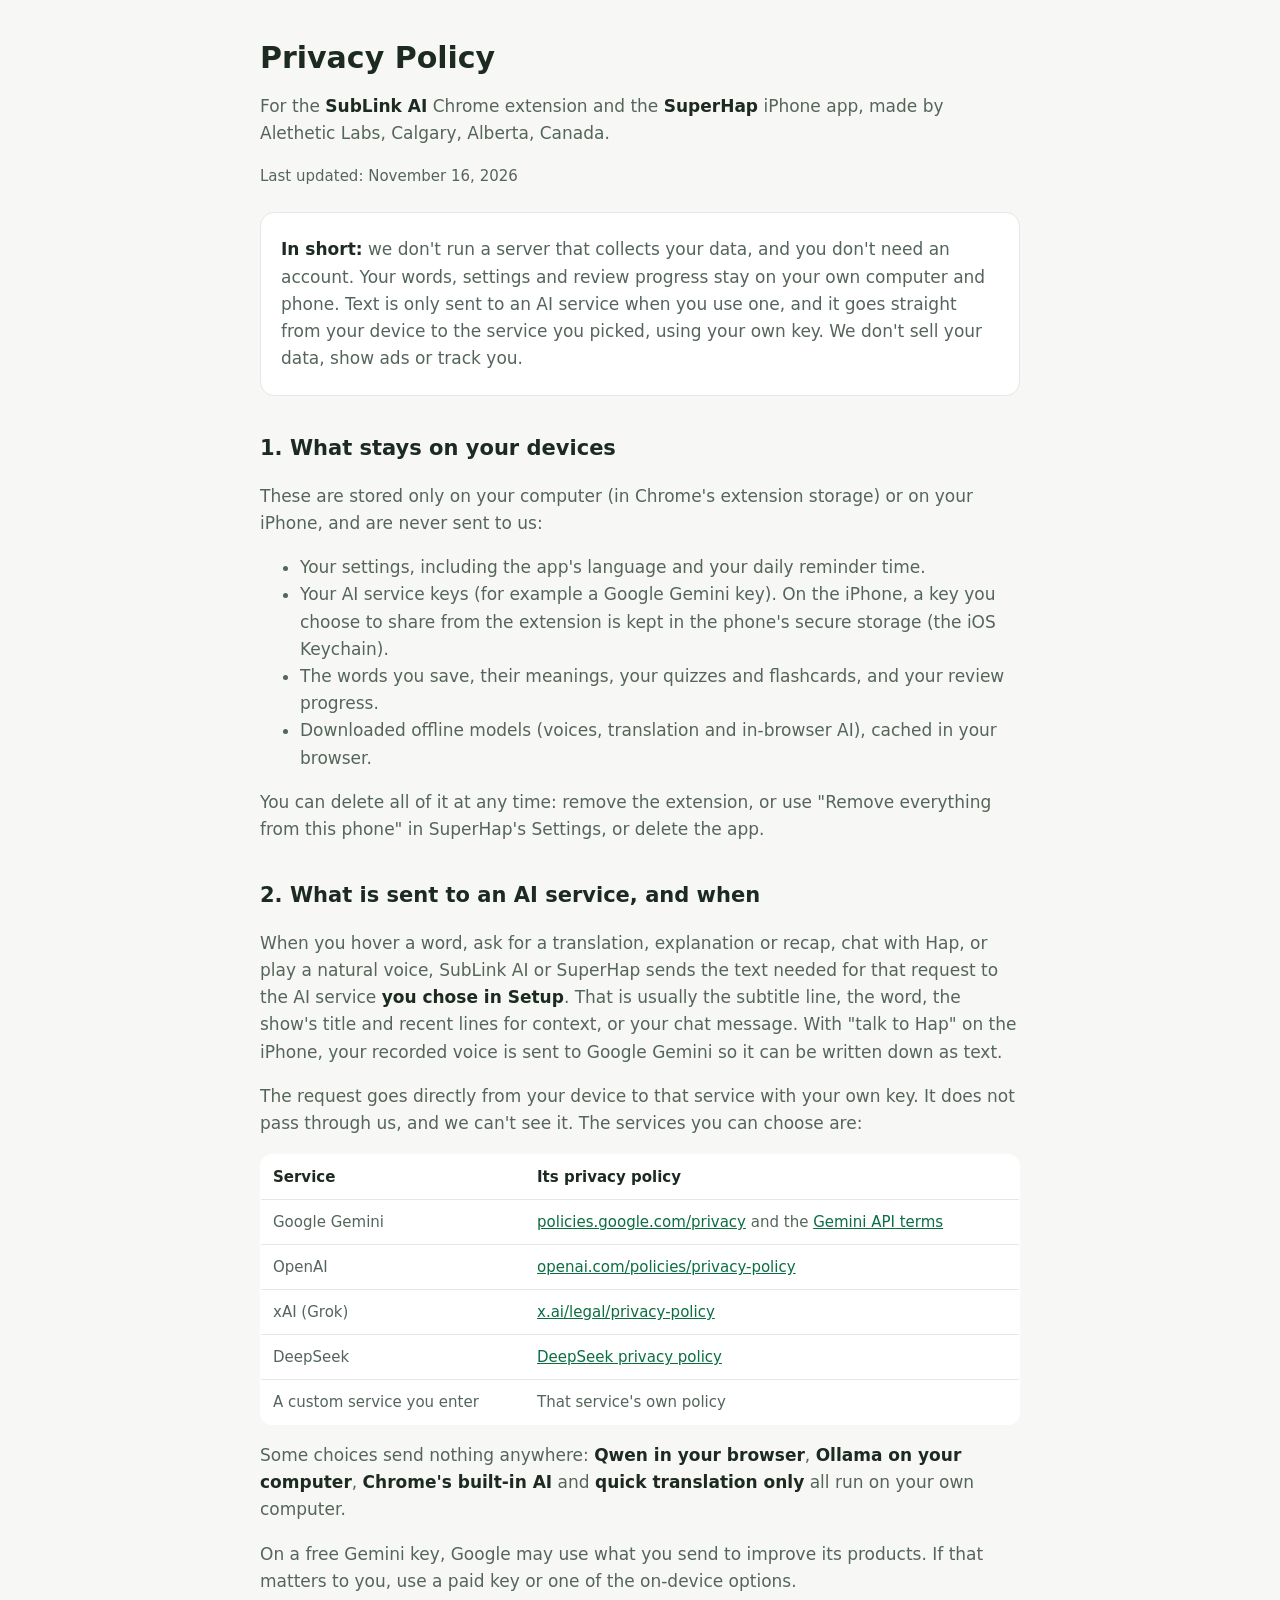
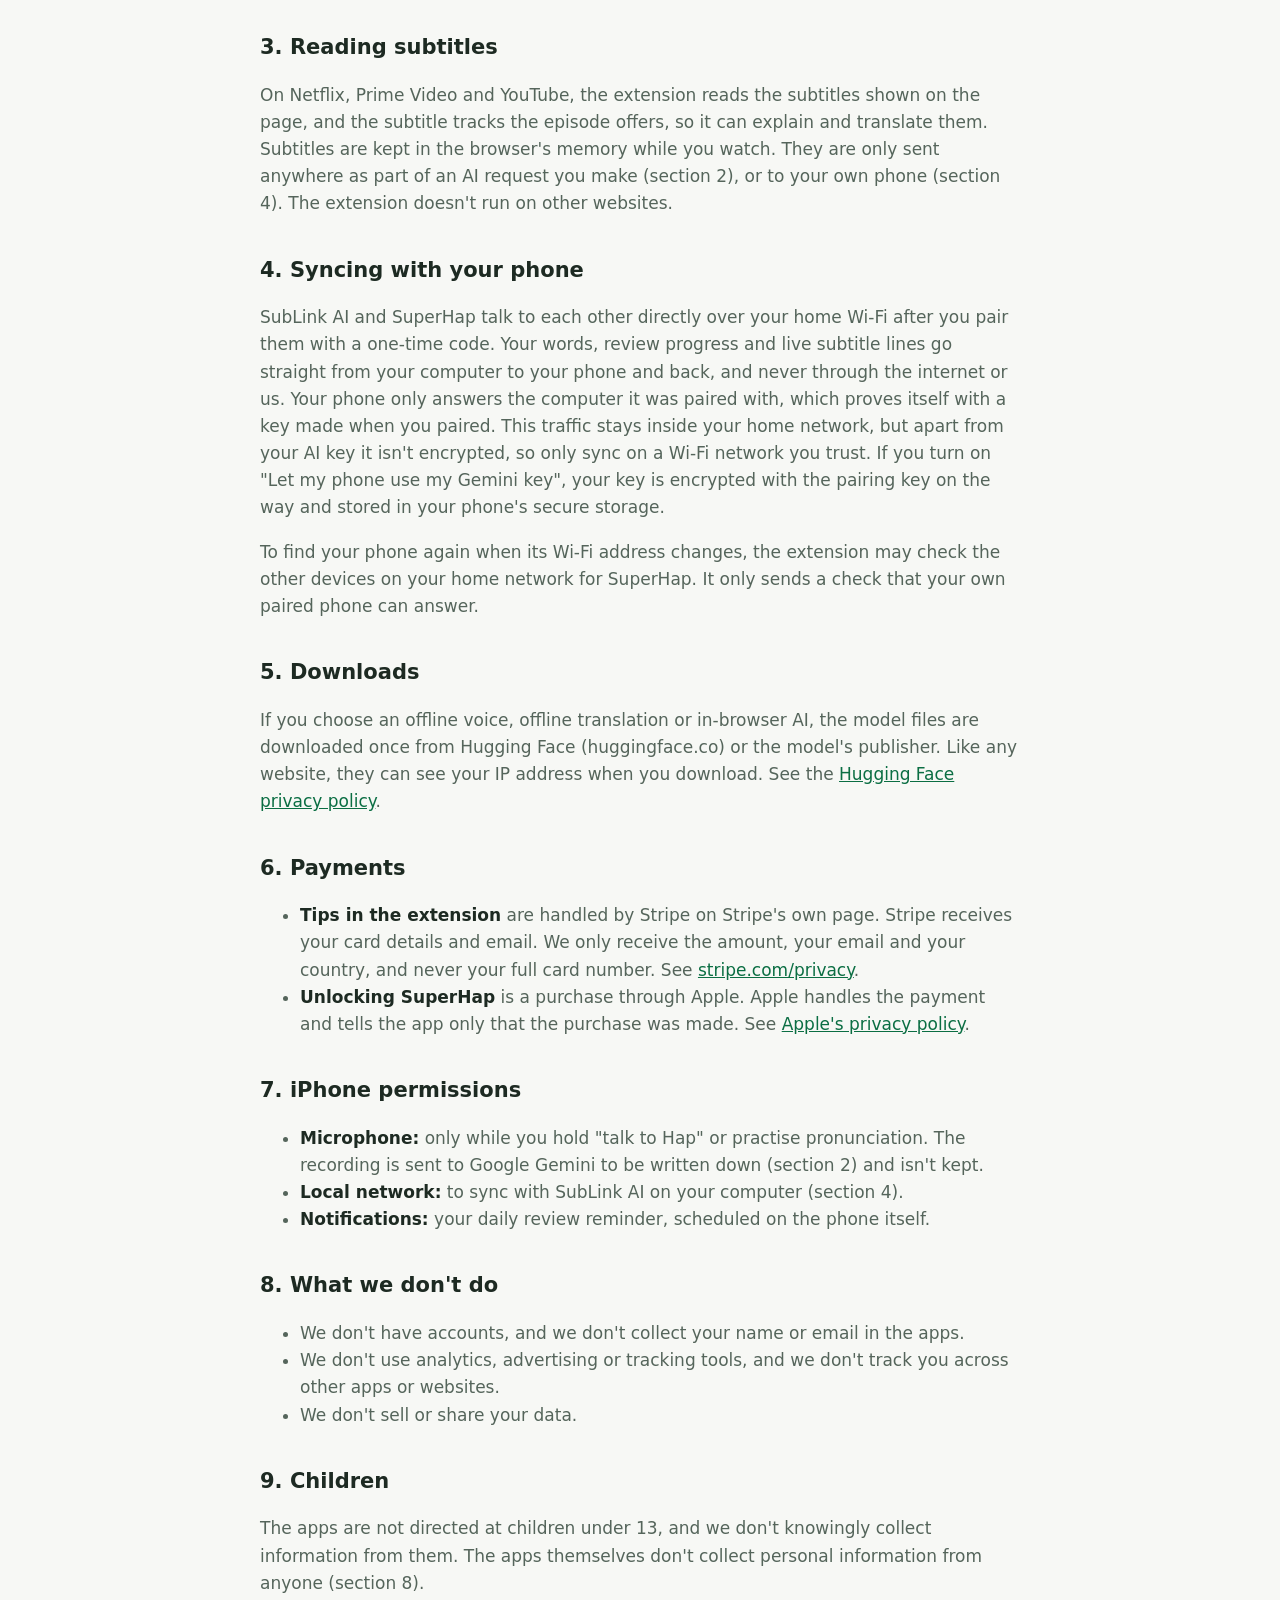
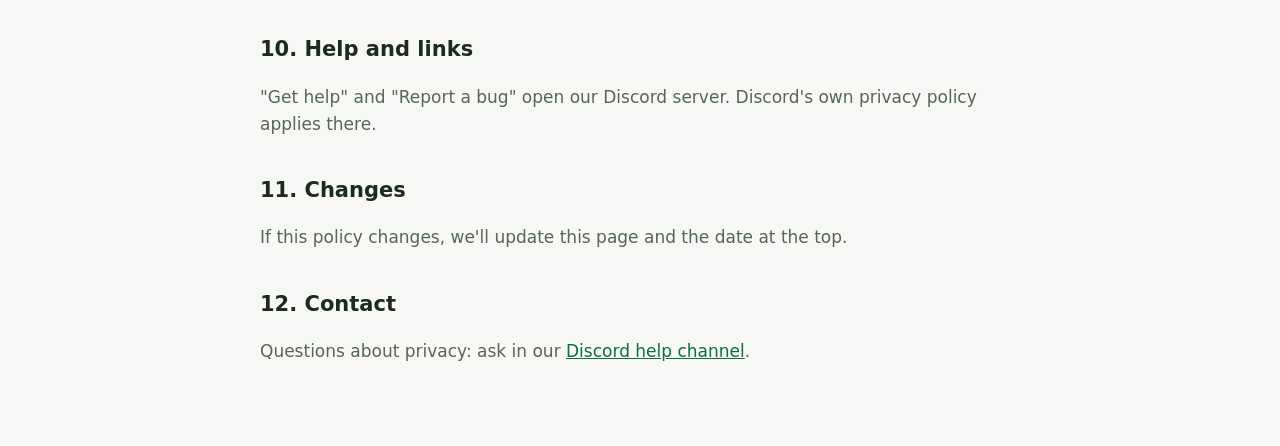
==== index.html @ e03a84f2 "Privacy policy and credits for SubLink AI and SuperHap Co-Authored-By: Claude Opus 5.5 <noreply@anth" ====
<!doctype html>
<html lang="en">
<head>
  <meta charset="utf-8">
  <meta name="viewport" content="width=device-width, initial-scale=1">
  <title>Privacy Policy: SubLink AI and SuperHap</title>
  <meta name="description" content="How the SubLink AI Chrome extension and the SuperHap iPhone app handle your data.">
  <style>
    :root { --bg: #f7f8f5; --card: #ffffff; --ink: #1d2a22; --soft: #55655b; --line: #e3e8e2; --accent: #0b6e43; }
    @media (prefers-color-scheme: dark) { :root { --bg: #111714; --card: #1a221d; --ink: #eef3ef; --soft: #a5b5aa; --line: #2a352e; --accent: #5be8a8; } }
    body { margin: 0; background: var(--bg); color: var(--ink); font: 17px/1.6 -apple-system, BlinkMacSystemFont, "Segoe UI", system-ui, sans-serif; }
    main { max-width: 760px; margin: 0 auto; padding: 40px 16px 64px; }
    h1 { font-size: 30px; line-height: 1.2; margin: 0 0 6px; }
    h2 { font-size: 21px; margin: 36px 0 10px; }
    h3 { font-size: 17px; margin: 22px 0 6px; }
    p, li { color: var(--soft); }
    strong { color: var(--ink); }
    a { color: var(--accent); }
    .updated { font-size: 15px; margin: 0 0 24px; }
    .summary { background: var(--card); border: 1px solid var(--line); border-radius: 14px; padding: 6px 20px; }
    table { width: 100%; border-collapse: collapse; font-size: 15px; background: var(--card); border: 1px solid var(--line); border-radius: 12px; overflow: hidden; }
    th, td { text-align: left; vertical-align: top; padding: 10px 12px; border-top: 1px solid var(--line); }
    th { color: var(--ink); }
    td { color: var(--soft); }
    .wrap { overflow-x: auto; }
  </style>
</head>
<body>
<main>
  <h1>Privacy Policy</h1>
  <p>For the <strong>SubLink AI</strong> Chrome extension and the <strong>SuperHap</strong> iPhone app, made by Alethetic Labs, Calgary, Alberta, Canada.</p>
  <p class="updated">Last updated: November 16, 2026</p>

  <div class="summary">
    <p><strong>In short:</strong> we don't run a server that collects your data, and you don't need an account. Your words, settings and review progress stay on your own computer and phone. Text is only sent to an AI service when you use one, and it goes straight from your device to the service you picked, using your own key. We don't sell your data, show ads or track you.</p>
  </div>

  <h2>1. What stays on your devices</h2>
  <p>These are stored only on your computer (in Chrome's extension storage) or on your iPhone, and are never sent to us:</p>
  <ul>
    <li>Your settings, including the app's language and your daily reminder time.</li>
    <li>Your AI service keys (for example a Google Gemini key). On the iPhone, a key you choose to share from the extension is kept in the phone's secure storage (the iOS Keychain).</li>
    <li>The words you save, their meanings, your quizzes and flashcards, and your review progress.</li>
    <li>Downloaded offline models (voices, translation and in-browser AI), cached in your browser.</li>
  </ul>
  <p>You can delete all of it at any time: remove the extension, or use "Remove everything from this phone" in SuperHap's Settings, or delete the app.</p>

  <h2>2. What is sent to an AI service, and when</h2>
  <p>When you hover a word, ask for a translation, explanation or recap, chat with Hap, or play a natural voice, SubLink AI or SuperHap sends the text needed for that request to the AI service <strong>you chose in Setup</strong>. That is usually the subtitle line, the word, the show's title and recent lines for context, or your chat message. With "talk to Hap" on the iPhone, your recorded voice is sent to Google Gemini so it can be written down as text.</p>
  <p>The request goes directly from your device to that service with your own key. It does not pass through us, and we can't see it. The services you can choose are:</p>
  <div class="wrap">
  <table>
    <tr><th>Service</th><th>Its privacy policy</th></tr>
    <tr><td>Google Gemini</td><td><a href="https://policies.google.com/privacy" target="_blank" rel="noopener">policies.google.com/privacy</a> and the <a href="https://ai.google.dev/gemini-api/terms" target="_blank" rel="noopener">Gemini API terms</a></td></tr>
    <tr><td>OpenAI</td><td><a href="https://openai.com/policies/privacy-policy" target="_blank" rel="noopener">openai.com/policies/privacy-policy</a></td></tr>
    <tr><td>xAI (Grok)</td><td><a href="https://x.ai/legal/privacy-policy" target="_blank" rel="noopener">x.ai/legal/privacy-policy</a></td></tr>
    <tr><td>DeepSeek</td><td><a href="https://platform.deepseek.com/downloads/DeepSeek%20Privacy%20Policy.html" target="_blank" rel="noopener">DeepSeek privacy policy</a></td></tr>
    <tr><td>A custom service you enter</td><td>That service's own policy</td></tr>
  </table>
  </div>
  <p>Some choices send nothing anywhere: <strong>Qwen in your browser</strong>, <strong>Ollama on your computer</strong>, <strong>Chrome's built-in AI</strong> and <strong>quick translation only</strong> all run on your own computer.</p>
  <p>On a free Gemini key, Google may use what you send to improve its products. If that matters to you, use a paid key or one of the on-device options.</p>

  <h2>3. Reading subtitles</h2>
  <p>On Netflix, Prime Video and YouTube, the extension reads the subtitles shown on the page, and the subtitle tracks the episode offers, so it can explain and translate them. Subtitles are kept in the browser's memory while you watch. They are only sent anywhere as part of an AI request you make (section 2), or to your own phone (section 4). The extension doesn't run on other websites.</p>

  <h2>4. Syncing with your phone</h2>
  <p>SubLink AI and SuperHap talk to each other directly over your home Wi-Fi after you pair them with a one-time code. Your words, review progress and live subtitle lines go straight from your computer to your phone and back, and never through the internet or us. Your phone only answers the computer it was paired with, which proves itself with a key made when you paired. This traffic stays inside your home network, but apart from your AI key it isn't encrypted, so only sync on a Wi-Fi network you trust. If you turn on "Let my phone use my Gemini key", your key is encrypted with the pairing key on the way and stored in your phone's secure storage.</p>
  <p>To find your phone again when its Wi-Fi address changes, the extension may check the other devices on your home network for SuperHap. It only sends a check that your own paired phone can answer.</p>

  <h2>5. Downloads</h2>
  <p>If you choose an offline voice, offline translation or in-browser AI, the model files are downloaded once from Hugging Face (huggingface.co) or the model's publisher. Like any website, they can see your IP address when you download. See the <a href="https://huggingface.co/privacy" target="_blank" rel="noopener">Hugging Face privacy policy</a>.</p>

  <h2>6. Payments</h2>
  <ul>
    <li><strong>Tips in the extension</strong> are handled by Stripe on Stripe's own page. Stripe receives your card details and email. We only receive the amount, your email and your country, and never your full card number. See <a href="https://stripe.com/privacy" target="_blank" rel="noopener">stripe.com/privacy</a>.</li>
    <li><strong>Unlocking SuperHap</strong> is a purchase through Apple. Apple handles the payment and tells the app only that the purchase was made. See <a href="https://www.apple.com/legal/privacy/" target="_blank" rel="noopener">Apple's privacy policy</a>.</li>
  </ul>

  <h2>7. iPhone permissions</h2>
  <ul>
    <li><strong>Microphone:</strong> only while you hold "talk to Hap" or practise pronunciation. The recording is sent to Google Gemini to be written down (section 2) and isn't kept.</li>
    <li><strong>Local network:</strong> to sync with SubLink AI on your computer (section 4).</li>
    <li><strong>Notifications:</strong> your daily review reminder, scheduled on the phone itself.</li>
  </ul>

  <h2>8. What we don't do</h2>
  <ul>
    <li>We don't have accounts, and we don't collect your name or email in the apps.</li>
    <li>We don't use analytics, advertising or tracking tools, and we don't track you across other apps or websites.</li>
    <li>We don't sell or share your data.</li>
  </ul>

  <h2>9. Children</h2>
  <p>The apps are not directed at children under 13, and we don't knowingly collect information from them. The apps themselves don't collect personal information from anyone (section 8).</p>

  <h2>10. Help and links</h2>
  <p>"Get help" and "Report a bug" open our Discord server. Discord's own privacy policy applies there.</p>

  <h2>11. Changes</h2>
  <p>If this policy changes, we'll update this page and the date at the top.</p>

  <h2>12. Contact</h2>
  <p>Questions about privacy: ask in our <a href="https://discord.gg/qkDSwCfN" target="_blank" rel="noopener">Discord help channel</a>.</p>
</main>
</body>
</html>
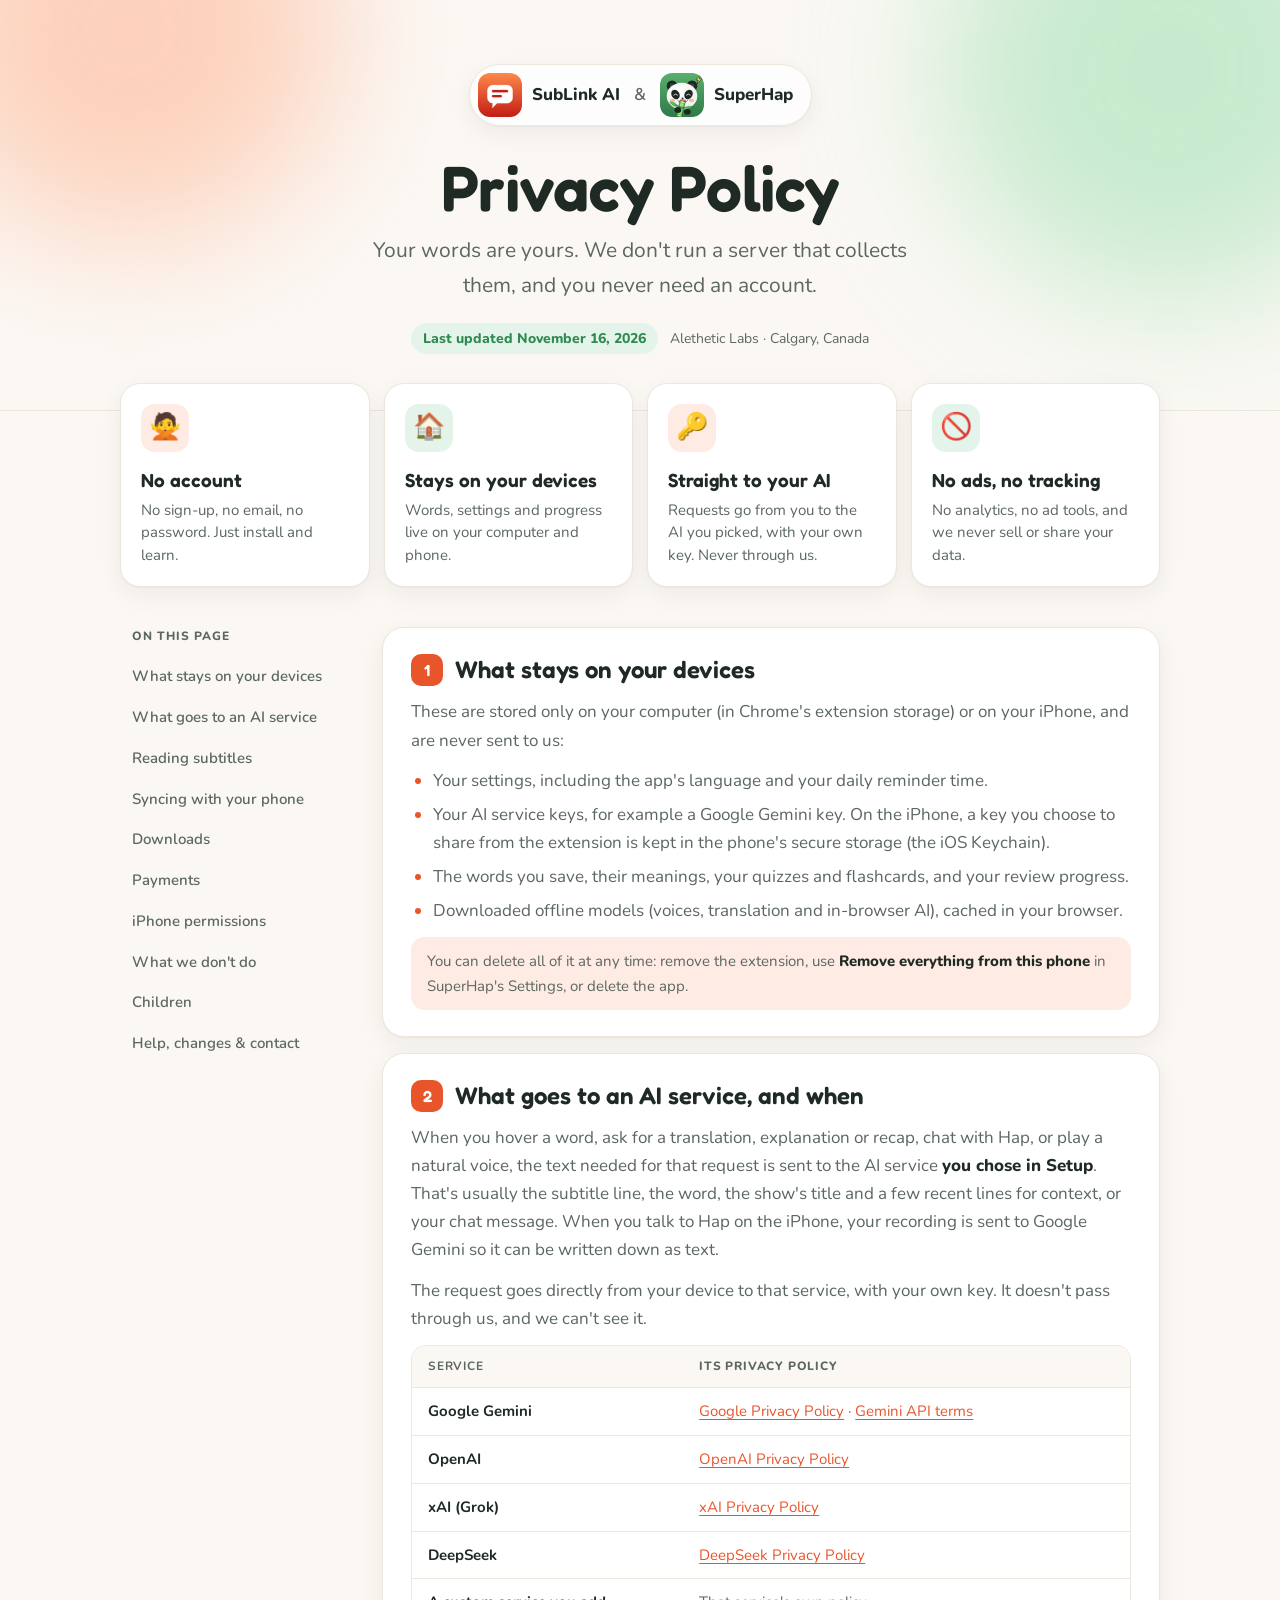
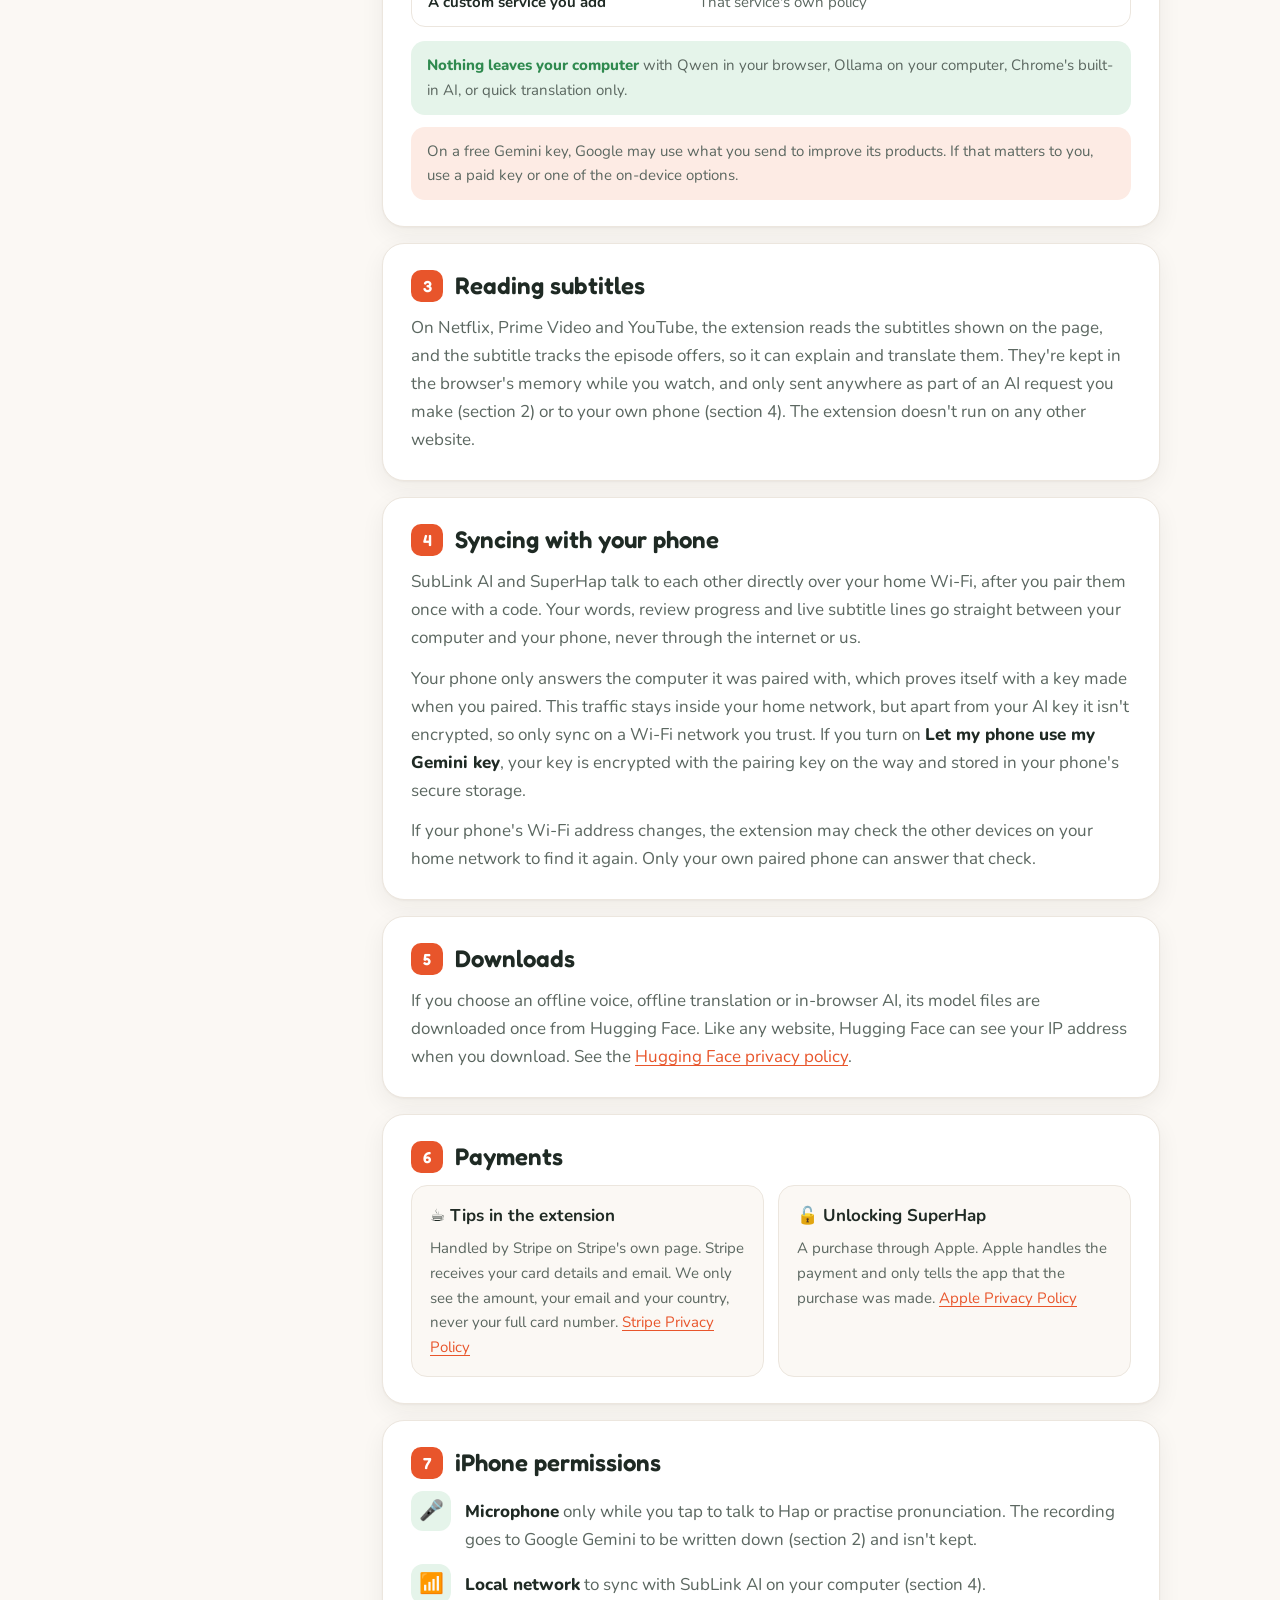
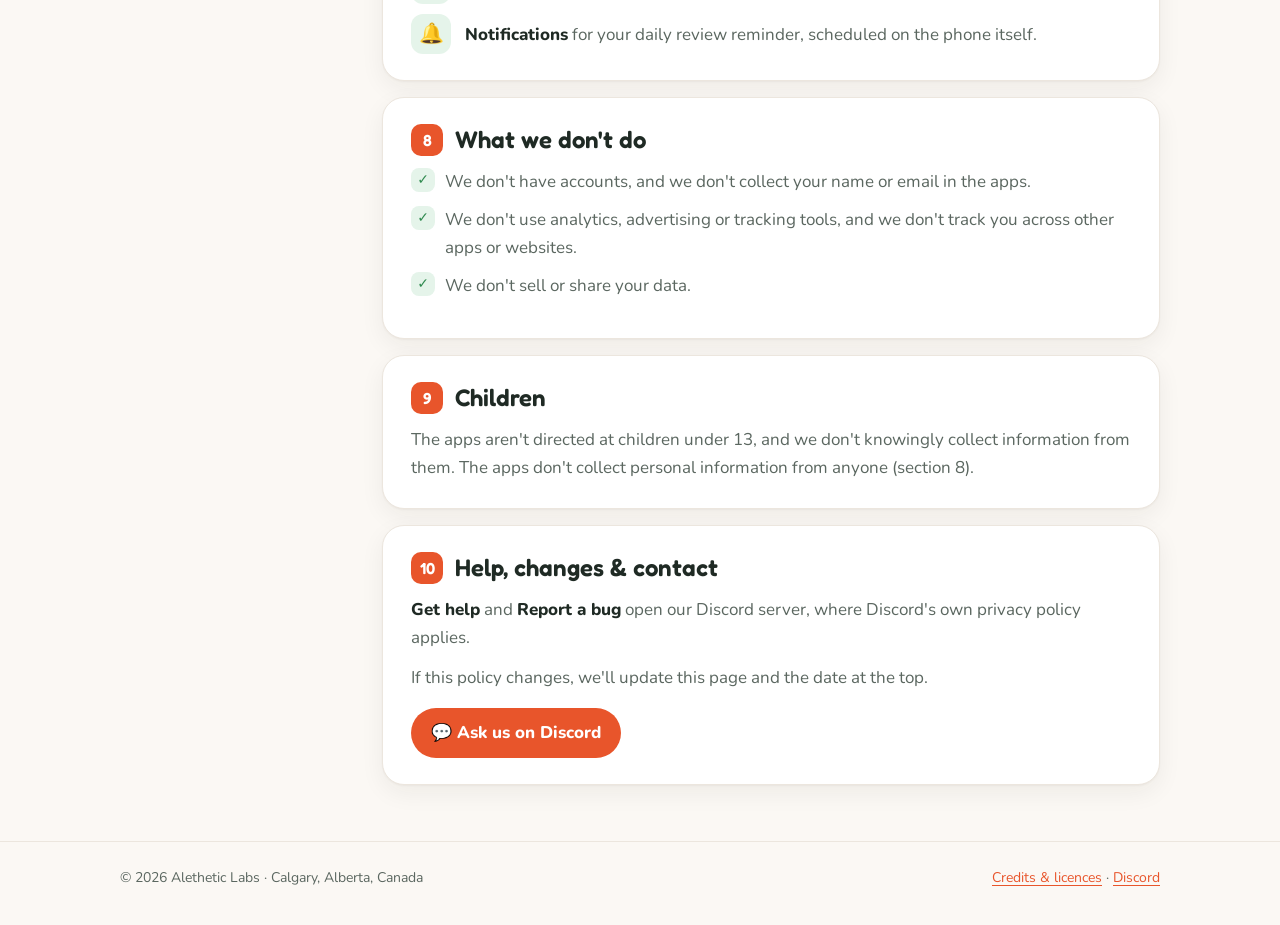
==== commit 30dc16b5: "Redesign the privacy and credits pages Co-Authored-By: Claude Opus 5.5 <noreply@anthropic.com>" ====
--- a/index.html
+++ b/index.html
@@ -3,105 +3,144 @@
 <head>
   <meta charset="utf-8">
   <meta name="viewport" content="width=device-width, initial-scale=1">
-  <title>Privacy Policy: SubLink AI and SuperHap</title>
-  <meta name="description" content="How the SubLink AI Chrome extension and the SuperHap iPhone app handle your data.">
-  <style>
-    :root { --bg: #f7f8f5; --card: #ffffff; --ink: #1d2a22; --soft: #55655b; --line: #e3e8e2; --accent: #0b6e43; }
-    @media (prefers-color-scheme: dark) { :root { --bg: #111714; --card: #1a221d; --ink: #eef3ef; --soft: #a5b5aa; --line: #2a352e; --accent: #5be8a8; } }
-    body { margin: 0; background: var(--bg); color: var(--ink); font: 17px/1.6 -apple-system, BlinkMacSystemFont, "Segoe UI", system-ui, sans-serif; }
-    main { max-width: 760px; margin: 0 auto; padding: 40px 16px 64px; }
-    h1 { font-size: 30px; line-height: 1.2; margin: 0 0 6px; }
-    h2 { font-size: 21px; margin: 36px 0 10px; }
-    h3 { font-size: 17px; margin: 22px 0 6px; }
-    p, li { color: var(--soft); }
-    strong { color: var(--ink); }
-    a { color: var(--accent); }
-    .updated { font-size: 15px; margin: 0 0 24px; }
-    .summary { background: var(--card); border: 1px solid var(--line); border-radius: 14px; padding: 6px 20px; }
-    table { width: 100%; border-collapse: collapse; font-size: 15px; background: var(--card); border: 1px solid var(--line); border-radius: 12px; overflow: hidden; }
-    th, td { text-align: left; vertical-align: top; padding: 10px 12px; border-top: 1px solid var(--line); }
-    th { color: var(--ink); }
-    td { color: var(--soft); }
-    .wrap { overflow-x: auto; }
-  </style>
+  <title>Privacy Policy · SubLink AI &amp; SuperHap</title>
+  <meta name="description" content="How the SubLink AI Chrome extension and the SuperHap iPhone app handle your data: no account, no server of ours, your words stay on your devices.">
+  <link rel="icon" href="sublink.png">
+  <link rel="preconnect" href="https://fonts.googleapis.com">
+  <link rel="preconnect" href="https://fonts.gstatic.com" crossorigin>
+  <link href="https://fonts.googleapis.com/css2?family=Fredoka:wght@500;600&family=Nunito:wght@400;600;700;800&display=swap" rel="stylesheet">
+  <link rel="stylesheet" href="style.css">
 </head>
 <body>
-<main>
-  <h1>Privacy Policy</h1>
-  <p>For the <strong>SubLink AI</strong> Chrome extension and the <strong>SuperHap</strong> iPhone app, made by Alethetic Labs, Calgary, Alberta, Canada.</p>
-  <p class="updated">Last updated: November 16, 2026</p>
+  <header class="hero">
+    <div class="glow g1"></div><div class="glow g2"></div>
+    <div class="wrap">
+      <div class="apps">
+        <span class="app"><img src="sublink.png" alt="" width="44" height="44"> SubLink AI</span>
+        <span class="amp">&amp;</span>
+        <span class="app"><img src="superhap.svg" alt="" width="44" height="44"> SuperHap</span>
+      </div>
+      <h1>Privacy Policy</h1>
+      <p class="lede">Your words are yours. We don't run a server that collects them, and you never need an account.</p>
+      <p class="meta"><span class="pill">Last updated November 16, 2026</span><span class="by">Alethetic Labs · Calgary, Canada</span></p>
+    </div>
+  </header>
 
-  <div class="summary">
-    <p><strong>In short:</strong> we don't run a server that collects your data, and you don't need an account. Your words, settings and review progress stay on your own computer and phone. Text is only sent to an AI service when you use one, and it goes straight from your device to the service you picked, using your own key. We don't sell your data, show ads or track you.</p>
-  </div>
+  <main class="wrap">
+    <section class="promises" aria-label="In short">
+      <div class="promise"><span class="ico">🙅</span><h3>No account</h3><p>No sign-up, no email, no password. Just install and learn.</p></div>
+      <div class="promise"><span class="ico">🏠</span><h3>Stays on your devices</h3><p>Words, settings and progress live on your computer and phone.</p></div>
+      <div class="promise"><span class="ico">🔑</span><h3>Straight to your AI</h3><p>Requests go from you to the AI you picked, with your own key. Never through us.</p></div>
+      <div class="promise"><span class="ico">🚫</span><h3>No ads, no tracking</h3><p>No analytics, no ad tools, and we never sell or share your data.</p></div>
+    </section>
 
-  <h2>1. What stays on your devices</h2>
-  <p>These are stored only on your computer (in Chrome's extension storage) or on your iPhone, and are never sent to us:</p>
-  <ul>
-    <li>Your settings, including the app's language and your daily reminder time.</li>
-    <li>Your AI service keys (for example a Google Gemini key). On the iPhone, a key you choose to share from the extension is kept in the phone's secure storage (the iOS Keychain).</li>
-    <li>The words you save, their meanings, your quizzes and flashcards, and your review progress.</li>
-    <li>Downloaded offline models (voices, translation and in-browser AI), cached in your browser.</li>
-  </ul>
-  <p>You can delete all of it at any time: remove the extension, or use "Remove everything from this phone" in SuperHap's Settings, or delete the app.</p>
+    <div class="layout">
+      <nav class="toc" aria-label="Contents">
+        <p class="toc-title">On this page</p>
+        <a href="#device">What stays on your devices</a>
+        <a href="#ai">What goes to an AI service</a>
+        <a href="#subtitles">Reading subtitles</a>
+        <a href="#sync">Syncing with your phone</a>
+        <a href="#downloads">Downloads</a>
+        <a href="#payments">Payments</a>
+        <a href="#iphone">iPhone permissions</a>
+        <a href="#dont">What we don't do</a>
+        <a href="#children">Children</a>
+        <a href="#help">Help, changes &amp; contact</a>
+      </nav>
 
-  <h2>2. What is sent to an AI service, and when</h2>
-  <p>When you hover a word, ask for a translation, explanation or recap, chat with Hap, or play a natural voice, SubLink AI or SuperHap sends the text needed for that request to the AI service <strong>you chose in Setup</strong>. That is usually the subtitle line, the word, the show's title and recent lines for context, or your chat message. With "talk to Hap" on the iPhone, your recorded voice is sent to Google Gemini so it can be written down as text.</p>
-  <p>The request goes directly from your device to that service with your own key. It does not pass through us, and we can't see it. The services you can choose are:</p>
-  <div class="wrap">
-  <table>
-    <tr><th>Service</th><th>Its privacy policy</th></tr>
-    <tr><td>Google Gemini</td><td><a href="https://policies.google.com/privacy" target="_blank" rel="noopener">policies.google.com/privacy</a> and the <a href="https://ai.google.dev/gemini-api/terms" target="_blank" rel="noopener">Gemini API terms</a></td></tr>
-    <tr><td>OpenAI</td><td><a href="https://openai.com/policies/privacy-policy" target="_blank" rel="noopener">openai.com/policies/privacy-policy</a></td></tr>
-    <tr><td>xAI (Grok)</td><td><a href="https://x.ai/legal/privacy-policy" target="_blank" rel="noopener">x.ai/legal/privacy-policy</a></td></tr>
-    <tr><td>DeepSeek</td><td><a href="https://platform.deepseek.com/downloads/DeepSeek%20Privacy%20Policy.html" target="_blank" rel="noopener">DeepSeek privacy policy</a></td></tr>
-    <tr><td>A custom service you enter</td><td>That service's own policy</td></tr>
-  </table>
-  </div>
-  <p>Some choices send nothing anywhere: <strong>Qwen in your browser</strong>, <strong>Ollama on your computer</strong>, <strong>Chrome's built-in AI</strong> and <strong>quick translation only</strong> all run on your own computer.</p>
-  <p>On a free Gemini key, Google may use what you send to improve its products. If that matters to you, use a paid key or one of the on-device options.</p>
+      <div class="sections">
+        <section id="device" class="card">
+          <h2><span class="n">1</span>What stays on your devices</h2>
+          <p>These are stored only on your computer (in Chrome's extension storage) or on your iPhone, and are never sent to us:</p>
+          <ul>
+            <li>Your settings, including the app's language and your daily reminder time.</li>
+            <li>Your AI service keys, for example a Google Gemini key. On the iPhone, a key you choose to share from the extension is kept in the phone's secure storage (the iOS Keychain).</li>
+            <li>The words you save, their meanings, your quizzes and flashcards, and your review progress.</li>
+            <li>Downloaded offline models (voices, translation and in-browser AI), cached in your browser.</li>
+          </ul>
+          <p class="tip">You can delete all of it at any time: remove the extension, use <b>Remove everything from this phone</b> in SuperHap's Settings, or delete the app.</p>
+        </section>
 
-  <h2>3. Reading subtitles</h2>
-  <p>On Netflix, Prime Video and YouTube, the extension reads the subtitles shown on the page, and the subtitle tracks the episode offers, so it can explain and translate them. Subtitles are kept in the browser's memory while you watch. They are only sent anywhere as part of an AI request you make (section 2), or to your own phone (section 4). The extension doesn't run on other websites.</p>
+        <section id="ai" class="card">
+          <h2><span class="n">2</span>What goes to an AI service, and when</h2>
+          <p>When you hover a word, ask for a translation, explanation or recap, chat with Hap, or play a natural voice, the text needed for that request is sent to the AI service <b>you chose in Setup</b>. That's usually the subtitle line, the word, the show's title and a few recent lines for context, or your chat message. When you talk to Hap on the iPhone, your recording is sent to Google Gemini so it can be written down as text.</p>
+          <p>The request goes directly from your device to that service, with your own key. It doesn't pass through us, and we can't see it.</p>
+          <div class="table">
+            <div class="row head"><span>Service</span><span>Its privacy policy</span></div>
+            <div class="row"><span>Google Gemini</span><span><a href="https://policies.google.com/privacy" target="_blank" rel="noopener">Google Privacy Policy</a> · <a href="https://ai.google.dev/gemini-api/terms" target="_blank" rel="noopener">Gemini API terms</a></span></div>
+            <div class="row"><span>OpenAI</span><span><a href="https://openai.com/policies/privacy-policy" target="_blank" rel="noopener">OpenAI Privacy Policy</a></span></div>
+            <div class="row"><span>xAI (Grok)</span><span><a href="https://x.ai/legal/privacy-policy" target="_blank" rel="noopener">xAI Privacy Policy</a></span></div>
+            <div class="row"><span>DeepSeek</span><span><a href="https://platform.deepseek.com/downloads/DeepSeek%20Privacy%20Policy.html" target="_blank" rel="noopener">DeepSeek Privacy Policy</a></span></div>
+            <div class="row"><span>A custom service you add</span><span>That service's own policy</span></div>
+          </div>
+          <p class="good"><b>Nothing leaves your computer</b> with Qwen in your browser, Ollama on your computer, Chrome's built-in AI, or quick translation only.</p>
+          <p class="tip">On a free Gemini key, Google may use what you send to improve its products. If that matters to you, use a paid key or one of the on-device options.</p>
+        </section>
 
-  <h2>4. Syncing with your phone</h2>
-  <p>SubLink AI and SuperHap talk to each other directly over your home Wi-Fi after you pair them with a one-time code. Your words, review progress and live subtitle lines go straight from your computer to your phone and back, and never through the internet or us. Your phone only answers the computer it was paired with, which proves itself with a key made when you paired. This traffic stays inside your home network, but apart from your AI key it isn't encrypted, so only sync on a Wi-Fi network you trust. If you turn on "Let my phone use my Gemini key", your key is encrypted with the pairing key on the way and stored in your phone's secure storage.</p>
-  <p>To find your phone again when its Wi-Fi address changes, the extension may check the other devices on your home network for SuperHap. It only sends a check that your own paired phone can answer.</p>
+        <section id="subtitles" class="card">
+          <h2><span class="n">3</span>Reading subtitles</h2>
+          <p>On Netflix, Prime Video and YouTube, the extension reads the subtitles shown on the page, and the subtitle tracks the episode offers, so it can explain and translate them. They're kept in the browser's memory while you watch, and only sent anywhere as part of an AI request you make (section 2) or to your own phone (section 4). The extension doesn't run on any other website.</p>
+        </section>
 
-  <h2>5. Downloads</h2>
-  <p>If you choose an offline voice, offline translation or in-browser AI, the model files are downloaded once from Hugging Face (huggingface.co) or the model's publisher. Like any website, they can see your IP address when you download. See the <a href="https://huggingface.co/privacy" target="_blank" rel="noopener">Hugging Face privacy policy</a>.</p>
+        <section id="sync" class="card">
+          <h2><span class="n">4</span>Syncing with your phone</h2>
+          <p>SubLink AI and SuperHap talk to each other directly over your home Wi-Fi, after you pair them once with a code. Your words, review progress and live subtitle lines go straight between your computer and your phone, never through the internet or us.</p>
+          <p>Your phone only answers the computer it was paired with, which proves itself with a key made when you paired. This traffic stays inside your home network, but apart from your AI key it isn't encrypted, so only sync on a Wi-Fi network you trust. If you turn on <b>Let my phone use my Gemini key</b>, your key is encrypted with the pairing key on the way and stored in your phone's secure storage.</p>
+          <p>If your phone's Wi-Fi address changes, the extension may check the other devices on your home network to find it again. Only your own paired phone can answer that check.</p>
+        </section>
 
-  <h2>6. Payments</h2>
-  <ul>
-    <li><strong>Tips in the extension</strong> are handled by Stripe on Stripe's own page. Stripe receives your card details and email. We only receive the amount, your email and your country, and never your full card number. See <a href="https://stripe.com/privacy" target="_blank" rel="noopener">stripe.com/privacy</a>.</li>
-    <li><strong>Unlocking SuperHap</strong> is a purchase through Apple. Apple handles the payment and tells the app only that the purchase was made. See <a href="https://www.apple.com/legal/privacy/" target="_blank" rel="noopener">Apple's privacy policy</a>.</li>
-  </ul>
+        <section id="downloads" class="card">
+          <h2><span class="n">5</span>Downloads</h2>
+          <p>If you choose an offline voice, offline translation or in-browser AI, its model files are downloaded once from Hugging Face. Like any website, Hugging Face can see your IP address when you download. See the <a href="https://huggingface.co/privacy" target="_blank" rel="noopener">Hugging Face privacy policy</a>.</p>
+        </section>
 
-  <h2>7. iPhone permissions</h2>
-  <ul>
-    <li><strong>Microphone:</strong> only while you hold "talk to Hap" or practise pronunciation. The recording is sent to Google Gemini to be written down (section 2) and isn't kept.</li>
-    <li><strong>Local network:</strong> to sync with SubLink AI on your computer (section 4).</li>
-    <li><strong>Notifications:</strong> your daily review reminder, scheduled on the phone itself.</li>
-  </ul>
+        <section id="payments" class="card">
+          <h2><span class="n">6</span>Payments</h2>
+          <div class="duo">
+            <div><h3>☕ Tips in the extension</h3><p>Handled by Stripe on Stripe's own page. Stripe receives your card details and email. We only see the amount, your email and your country, never your full card number. <a href="https://stripe.com/privacy" target="_blank" rel="noopener">Stripe Privacy Policy</a></p></div>
+            <div><h3>🔓 Unlocking SuperHap</h3><p>A purchase through Apple. Apple handles the payment and only tells the app that the purchase was made. <a href="https://www.apple.com/legal/privacy/" target="_blank" rel="noopener">Apple Privacy Policy</a></p></div>
+          </div>
+        </section>
 
-  <h2>8. What we don't do</h2>
-  <ul>
-    <li>We don't have accounts, and we don't collect your name or email in the apps.</li>
-    <li>We don't use analytics, advertising or tracking tools, and we don't track you across other apps or websites.</li>
-    <li>We don't sell or share your data.</li>
-  </ul>
+        <section id="iphone" class="card">
+          <h2><span class="n">7</span>iPhone permissions</h2>
+          <div class="perms">
+            <div><span class="ico">🎤</span><p><b>Microphone</b> only while you tap to talk to Hap or practise pronunciation. The recording goes to Google Gemini to be written down (section 2) and isn't kept.</p></div>
+            <div><span class="ico">📶</span><p><b>Local network</b> to sync with SubLink AI on your computer (section 4).</p></div>
+            <div><span class="ico">🔔</span><p><b>Notifications</b> for your daily review reminder, scheduled on the phone itself.</p></div>
+          </div>
+        </section>
 
-  <h2>9. Children</h2>
-  <p>The apps are not directed at children under 13, and we don't knowingly collect information from them. The apps themselves don't collect personal information from anyone (section 8).</p>
+        <section id="dont" class="card">
+          <h2><span class="n">8</span>What we don't do</h2>
+          <ul class="checks">
+            <li>We don't have accounts, and we don't collect your name or email in the apps.</li>
+            <li>We don't use analytics, advertising or tracking tools, and we don't track you across other apps or websites.</li>
+            <li>We don't sell or share your data.</li>
+          </ul>
+        </section>
 
-  <h2>10. Help and links</h2>
-  <p>"Get help" and "Report a bug" open our Discord server. Discord's own privacy policy applies there.</p>
+        <section id="children" class="card">
+          <h2><span class="n">9</span>Children</h2>
+          <p>The apps aren't directed at children under 13, and we don't knowingly collect information from them. The apps don't collect personal information from anyone (section 8).</p>
+        </section>
 
-  <h2>11. Changes</h2>
-  <p>If this policy changes, we'll update this page and the date at the top.</p>
+        <section id="help" class="card">
+          <h2><span class="n">10</span>Help, changes &amp; contact</h2>
+          <p><b>Get help</b> and <b>Report a bug</b> open our Discord server, where Discord's own privacy policy applies.</p>
+          <p>If this policy changes, we'll update this page and the date at the top.</p>
+          <a class="button" href="https://discord.gg/qkDSwCfN" target="_blank" rel="noopener">💬 Ask us on Discord</a>
+        </section>
+      </div>
+    </div>
+  </main>
 
-  <h2>12. Contact</h2>
-  <p>Questions about privacy: ask in our <a href="https://discord.gg/qkDSwCfN" target="_blank" rel="noopener">Discord help channel</a>.</p>
-</main>
+  <footer class="foot">
+    <div class="wrap">
+      <span>© 2026 Alethetic Labs · Calgary, Alberta, Canada</span>
+      <span><a href="credits.html">Credits &amp; licences</a> · <a href="https://discord.gg/qkDSwCfN" target="_blank" rel="noopener">Discord</a></span>
+    </div>
+  </footer>
 </body>
 </html>
--- a/style.css
+++ b/style.css
@@ -0,0 +1,133 @@
+/* SubLink AI & SuperHap: privacy and credits pages */
+:root {
+  --bg: #fbf8f4;
+  --card: #ffffff;
+  --ink: #1f2a24;
+  --soft: #5b6760;
+  --line: #ece6de;
+  --coral: #e8552b;
+  --coral-wash: #fdebe4;
+  --green: #2f8a4f;
+  --green-wash: #e5f4ea;
+  --shadow: 0 1px 2px rgba(40, 30, 20, 0.04), 0 8px 24px rgba(40, 30, 20, 0.06);
+}
+@media (prefers-color-scheme: dark) {
+  :root {
+    --bg: #12100e;
+    --card: #1c1916;
+    --ink: #f3eee8;
+    --soft: #b3aaa0;
+    --line: #2e2924;
+    --coral: #ff8a5c;
+    --coral-wash: #3a2219;
+    --green: #6fd98f;
+    --green-wash: #183223;
+    --shadow: 0 1px 2px rgba(0, 0, 0, 0.3), 0 8px 24px rgba(0, 0, 0, 0.35);
+  }
+}
+
+* { box-sizing: border-box; }
+html { scroll-behavior: smooth; scroll-padding-top: 20px; }
+body { margin: 0; background: var(--bg); color: var(--ink); font: 17px/1.65 "Nunito", system-ui, -apple-system, sans-serif; -webkit-font-smoothing: antialiased; }
+a { color: var(--coral); text-decoration-thickness: 1px; text-underline-offset: 3px; }
+a:hover { text-decoration-thickness: 2px; }
+b { color: var(--ink); font-weight: 800; }
+.wrap { max-width: 1080px; margin: 0 auto; padding: 0 20px; }
+
+/* Hero */
+.hero { position: relative; overflow: hidden; padding: 64px 0 56px; text-align: center; border-bottom: 1px solid var(--line); }
+.glow { position: absolute; border-radius: 50%; filter: blur(70px); opacity: 0.55; pointer-events: none; }
+.g1 { width: 420px; height: 420px; background: #ffb38f; top: -180px; left: -80px; }
+.g2 { width: 460px; height: 460px; background: #9ee0b0; top: -160px; right: -120px; }
+@media (prefers-color-scheme: dark) { .glow { opacity: 0.18; } }
+.hero .wrap { position: relative; }
+.apps { display: inline-flex; align-items: center; gap: 14px; flex-wrap: wrap; justify-content: center; padding: 8px 18px 8px 8px; background: color-mix(in srgb, var(--card) 80%, transparent); border: 1px solid var(--line); border-radius: 999px; box-shadow: var(--shadow); font-weight: 800; }
+.app { display: inline-flex; align-items: center; gap: 10px; }
+.app img { border-radius: 12px; }
+.amp { color: var(--soft); font-weight: 600; }
+h1 { font-family: "Fredoka", "Nunito", sans-serif; font-weight: 600; font-size: clamp(40px, 7vw, 64px); line-height: 1.05; letter-spacing: -0.5px; margin: 28px 0 12px; }
+.lede { font-size: clamp(18px, 2.4vw, 21px); color: var(--soft); max-width: 560px; margin: 0 auto 20px; }
+.meta { display: flex; gap: 12px; justify-content: center; flex-wrap: wrap; align-items: center; margin: 0; font-size: 14px; color: var(--soft); }
+.pill { background: var(--green-wash); color: var(--green); font-weight: 800; padding: 4px 12px; border-radius: 999px; }
+
+/* Promises */
+.promises { display: grid; grid-template-columns: repeat(4, 1fr); gap: 14px; margin: -28px 0 40px; position: relative; }
+.promise { background: var(--card); border: 1px solid var(--line); border-radius: 20px; padding: 20px; box-shadow: var(--shadow); }
+.promise .ico { font-size: 26px; display: inline-grid; place-items: center; width: 48px; height: 48px; border-radius: 14px; background: var(--coral-wash); }
+.promise:nth-child(even) .ico { background: var(--green-wash); }
+.promise h3 { font-family: "Fredoka", "Nunito", sans-serif; font-weight: 600; font-size: 19px; margin: 12px 0 4px; }
+.promise p { margin: 0; color: var(--soft); font-size: 15px; line-height: 1.5; }
+
+/* Layout */
+.layout { display: grid; grid-template-columns: 230px 1fr; gap: 32px; align-items: start; padding-bottom: 56px; }
+.toc { position: sticky; top: 20px; display: flex; flex-direction: column; gap: 2px; }
+.toc-title { font-size: 12px; font-weight: 800; letter-spacing: 1px; text-transform: uppercase; color: var(--soft); margin: 0 0 8px 12px; }
+.toc a { color: var(--soft); text-decoration: none; font-size: 15px; font-weight: 600; padding: 7px 12px; border-radius: 10px; }
+.toc a:hover { background: var(--card); color: var(--ink); }
+.sections { display: flex; flex-direction: column; gap: 16px; min-width: 0; }
+
+/* Cards */
+.card { background: var(--card); border: 1px solid var(--line); border-radius: 22px; padding: 26px 28px; box-shadow: var(--shadow); }
+.card h2 { font-family: "Fredoka", "Nunito", sans-serif; font-weight: 600; font-size: 24px; line-height: 1.25; margin: 0 0 12px; display: flex; align-items: center; gap: 12px; }
+.n { flex: none; display: inline-grid; place-items: center; width: 32px; height: 32px; border-radius: 10px; background: var(--coral); color: #fff; font-size: 16px; }
+.card p, .card li { color: var(--soft); }
+.card p { margin: 0 0 12px; }
+.card p:last-child { margin-bottom: 0; }
+.card ul { margin: 0 0 12px; padding-left: 22px; }
+.card li { margin: 6px 0; }
+.card li::marker { color: var(--coral); }
+.card h3 { font-size: 17px; margin: 0 0 6px; }
+.tip { background: var(--coral-wash); border-radius: 14px; padding: 12px 16px; font-size: 15px; }
+.good { background: var(--green-wash); border-radius: 14px; padding: 12px 16px; font-size: 15px; }
+.good b { color: var(--green); }
+
+.table { border: 1px solid var(--line); border-radius: 14px; overflow: hidden; margin: 4px 0 14px; font-size: 15px; }
+.row { display: grid; grid-template-columns: 1fr 1.6fr; gap: 12px; padding: 11px 16px; border-top: 1px solid var(--line); color: var(--soft); }
+.row:first-child { border-top: 0; }
+.row span:first-child { color: var(--ink); font-weight: 700; }
+.row.head { background: var(--bg); font-size: 12px; font-weight: 800; letter-spacing: 0.8px; text-transform: uppercase; }
+.row.head span { color: var(--soft); }
+
+.duo { display: grid; grid-template-columns: 1fr 1fr; gap: 14px; }
+.duo > div { background: var(--bg); border: 1px solid var(--line); border-radius: 16px; padding: 16px 18px; }
+.duo p { font-size: 15px; }
+
+.perms { display: flex; flex-direction: column; gap: 10px; }
+.perms > div { display: flex; gap: 14px; align-items: flex-start; }
+.perms .ico { flex: none; font-size: 20px; width: 40px; height: 40px; display: grid; place-items: center; border-radius: 12px; background: var(--green-wash); }
+.perms p { margin: 0; padding-top: 7px; }
+
+.checks { list-style: none; padding-left: 0 !important; }
+.checks li { position: relative; padding-left: 34px; margin: 10px 0; }
+.checks li::before { content: "✓"; position: absolute; left: 0; top: 0; width: 24px; height: 24px; display: grid; place-items: center; border-radius: 8px; background: var(--green-wash); color: var(--green); font-weight: 800; font-size: 14px; }
+
+.button { display: inline-block; margin-top: 4px; background: var(--coral); color: #fff; font-weight: 800; text-decoration: none; padding: 11px 20px; border-radius: 999px; }
+.button:hover { filter: brightness(1.06); }
+
+/* Credits list */
+.list { list-style: none; padding: 0 !important; margin: 0; border: 1px solid var(--line); border-radius: 16px; overflow: hidden; }
+.list li { display: flex; justify-content: space-between; gap: 16px; align-items: baseline; padding: 13px 18px; border-top: 1px solid var(--line); margin: 0 !important; flex-wrap: wrap; }
+.list li:first-child { border-top: 0; }
+.list .what { color: var(--soft); font-size: 15px; }
+.list .lic { font-size: 13px; font-weight: 800; color: var(--green); background: var(--green-wash); padding: 2px 10px; border-radius: 999px; white-space: nowrap; }
+.list .lic.nc { color: var(--coral); background: var(--coral-wash); }
+
+/* Footer */
+.foot { border-top: 1px solid var(--line); padding: 24px 0 36px; font-size: 14px; color: var(--soft); }
+.foot .wrap { display: flex; justify-content: space-between; gap: 12px; flex-wrap: wrap; }
+
+/* Narrow screens */
+@media (max-width: 900px) {
+  .promises { grid-template-columns: 1fr 1fr; }
+  .layout { grid-template-columns: 1fr; }
+  .toc { display: none; }
+}
+@media (max-width: 560px) {
+  .hero { padding: 44px 0 48px; }
+  .promises { grid-template-columns: 1fr; margin-top: -24px; }
+  .card { padding: 22px 18px; border-radius: 18px; }
+  .card h2 { font-size: 21px; }
+  .duo { grid-template-columns: 1fr; }
+  .row { grid-template-columns: 1fr; gap: 2px; }
+  .apps { padding: 8px 14px; }
+}
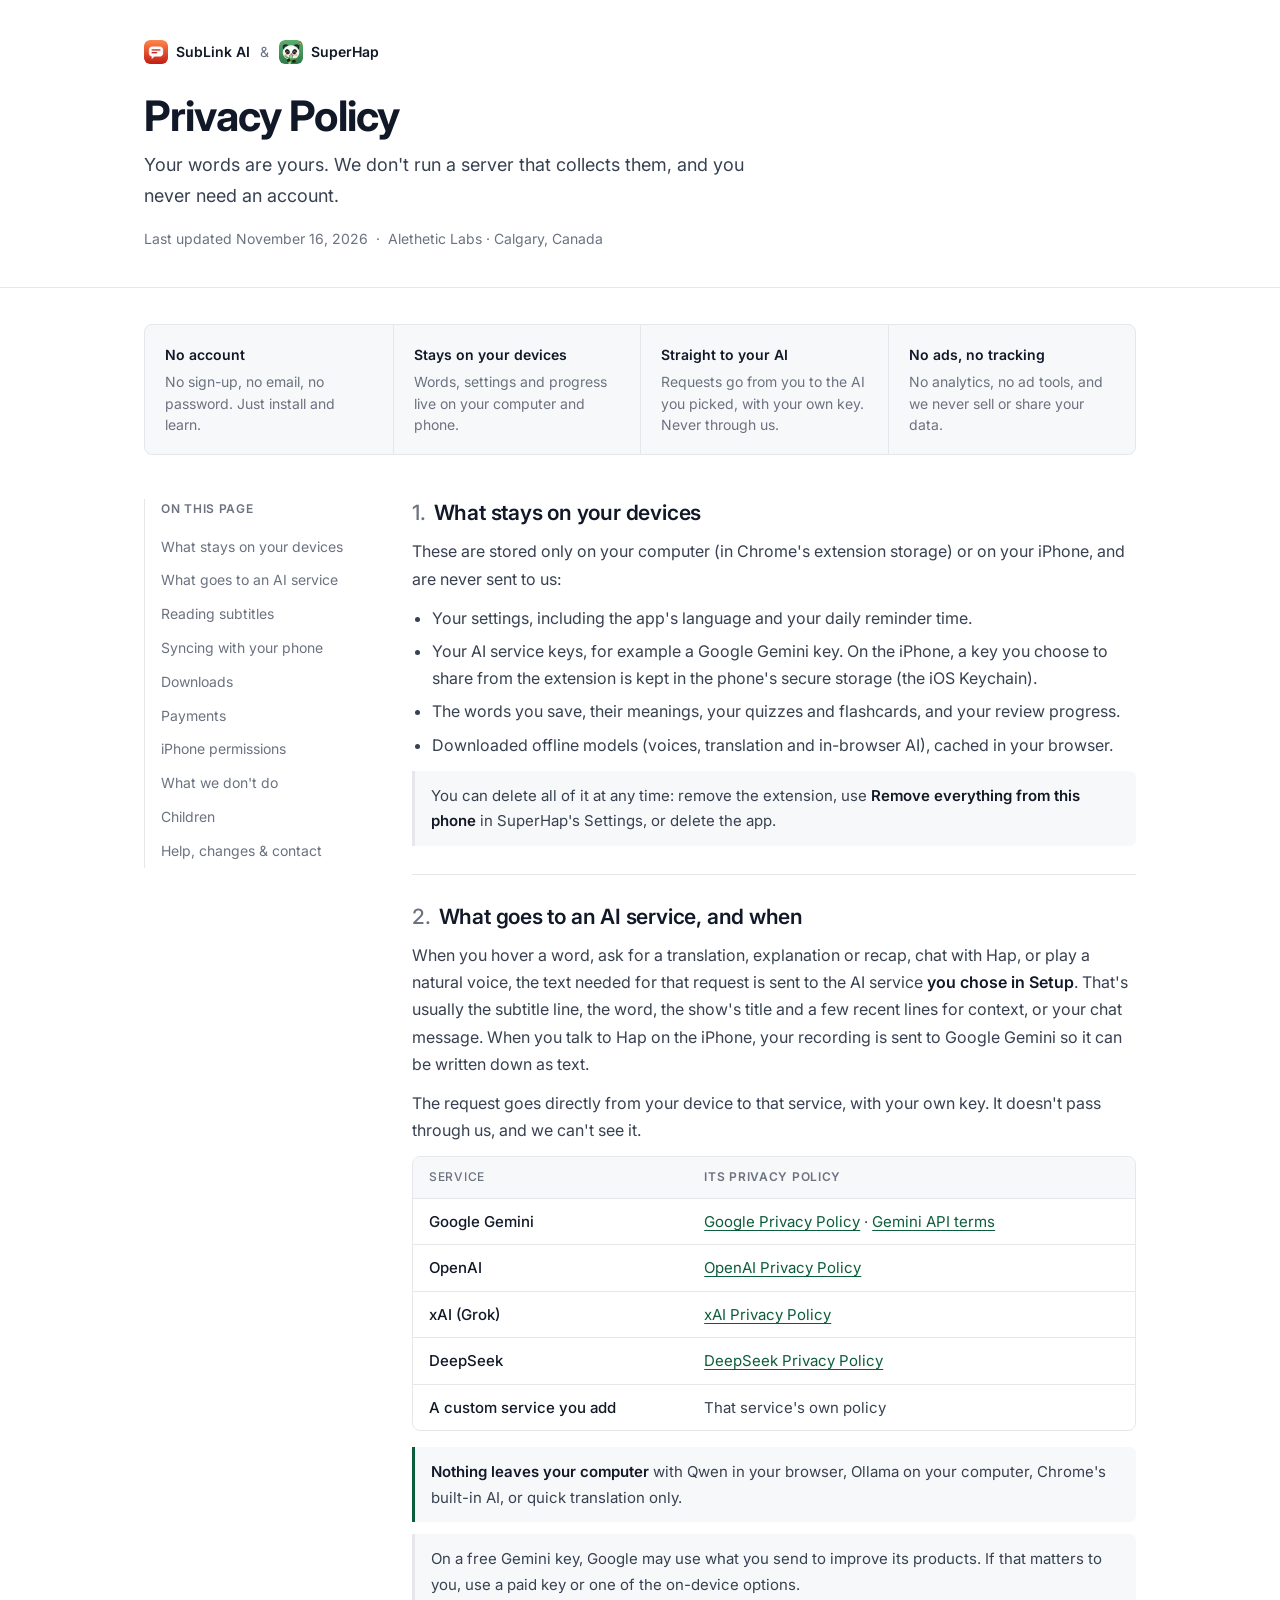
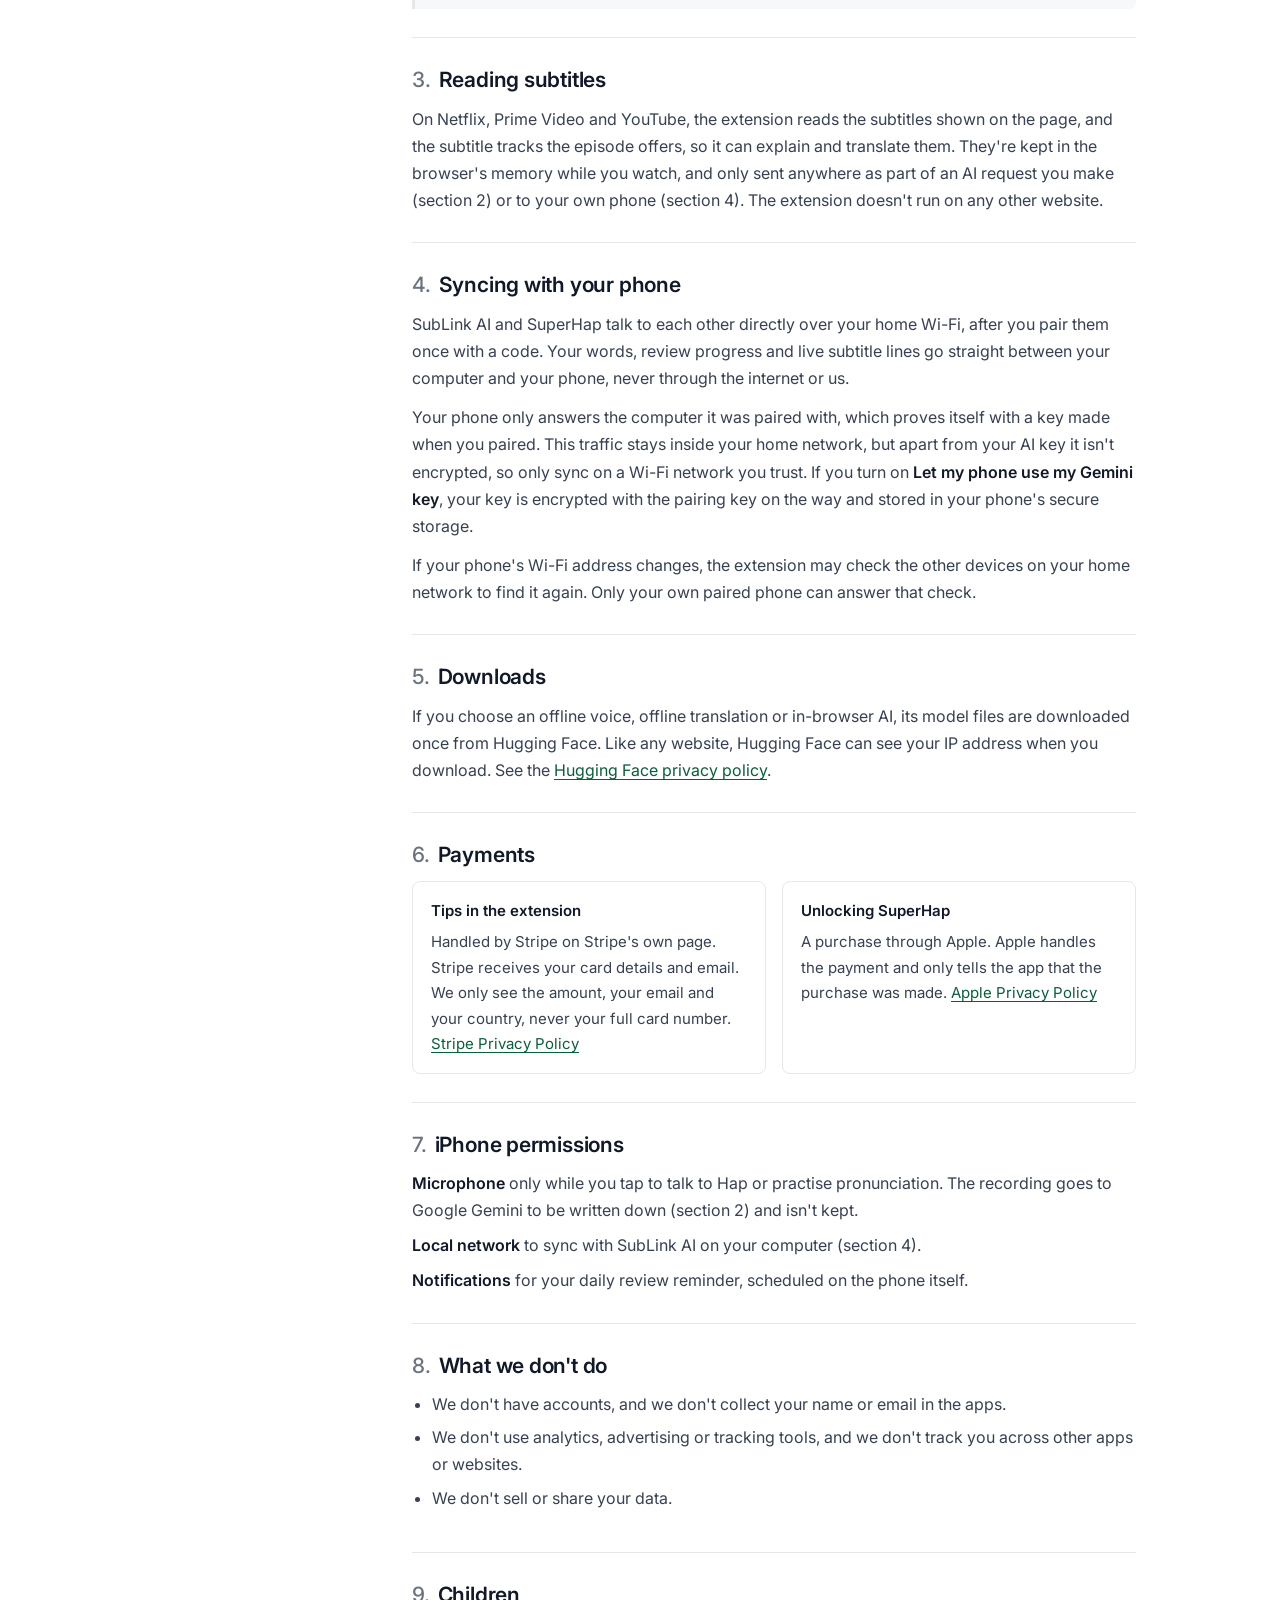
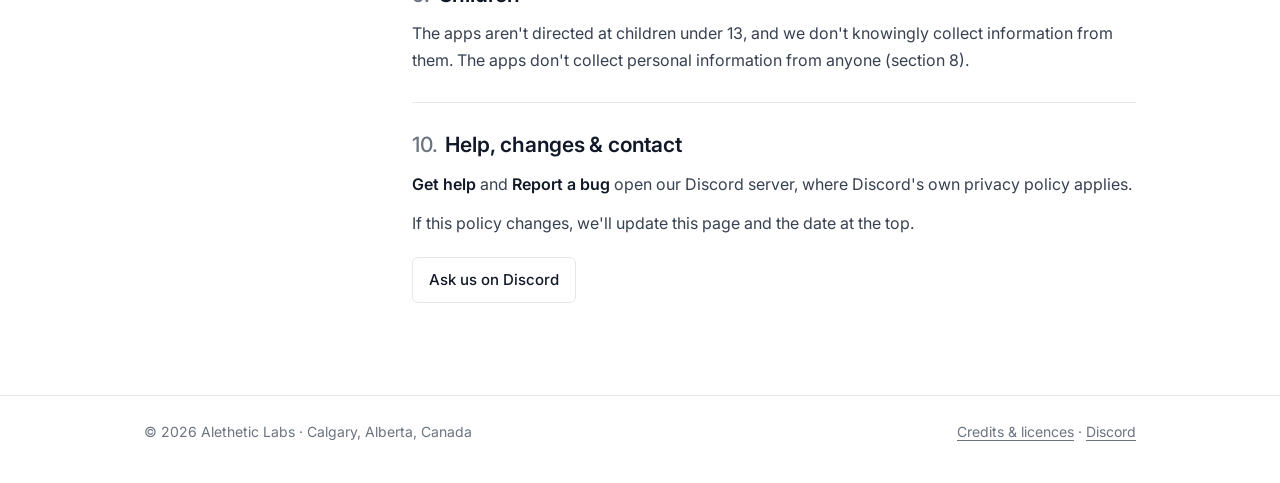
==== commit 3f462e67: "Give the privacy and credits pages a plain, professional design Co-Authored-By: Claude Opus 5.5 <nor" ====
--- a/index.html
+++ b/index.html
@@ -8,13 +8,12 @@
   <link rel="icon" href="sublink.png">
   <link rel="preconnect" href="https://fonts.googleapis.com">
   <link rel="preconnect" href="https://fonts.gstatic.com" crossorigin>
-  <link href="https://fonts.googleapis.com/css2?family=Fredoka:wght@500;600&family=Nunito:wght@400;600;700;800&display=swap" rel="stylesheet">
+  <link href="https://fonts.googleapis.com/css2?family=Inter:wght@400;500;600;700&display=swap" rel="stylesheet">
   <link rel="stylesheet" href="style.css">
 </head>
 <body>
   <header class="hero">
-    <div class="glow g1"></div><div class="glow g2"></div>
-    <div class="wrap">
+        <div class="wrap">
       <div class="apps">
         <span class="app"><img src="sublink.png" alt="" width="44" height="44"> SubLink AI</span>
         <span class="amp">&amp;</span>
@@ -22,16 +21,16 @@
       </div>
       <h1>Privacy Policy</h1>
       <p class="lede">Your words are yours. We don't run a server that collects them, and you never need an account.</p>
-      <p class="meta"><span class="pill">Last updated November 16, 2026</span><span class="by">Alethetic Labs · Calgary, Canada</span></p>
+      <p class="meta"><span>Last updated November 16, 2026</span><span class="dot">·</span><span class="by">Alethetic Labs · Calgary, Canada</span></p>
     </div>
   </header>
 
   <main class="wrap">
     <section class="promises" aria-label="In short">
-      <div class="promise"><span class="ico">🙅</span><h3>No account</h3><p>No sign-up, no email, no password. Just install and learn.</p></div>
-      <div class="promise"><span class="ico">🏠</span><h3>Stays on your devices</h3><p>Words, settings and progress live on your computer and phone.</p></div>
-      <div class="promise"><span class="ico">🔑</span><h3>Straight to your AI</h3><p>Requests go from you to the AI you picked, with your own key. Never through us.</p></div>
-      <div class="promise"><span class="ico">🚫</span><h3>No ads, no tracking</h3><p>No analytics, no ad tools, and we never sell or share your data.</p></div>
+      <div class="promise"><h3>No account</h3><p>No sign-up, no email, no password. Just install and learn.</p></div>
+      <div class="promise"><h3>Stays on your devices</h3><p>Words, settings and progress live on your computer and phone.</p></div>
+      <div class="promise"><h3>Straight to your AI</h3><p>Requests go from you to the AI you picked, with your own key. Never through us.</p></div>
+      <div class="promise"><h3>No ads, no tracking</h3><p>No analytics, no ad tools, and we never sell or share your data.</p></div>
     </section>
 
     <div class="layout">
@@ -98,17 +97,17 @@
         <section id="payments" class="card">
           <h2><span class="n">6</span>Payments</h2>
           <div class="duo">
-            <div><h3>☕ Tips in the extension</h3><p>Handled by Stripe on Stripe's own page. Stripe receives your card details and email. We only see the amount, your email and your country, never your full card number. <a href="https://stripe.com/privacy" target="_blank" rel="noopener">Stripe Privacy Policy</a></p></div>
-            <div><h3>🔓 Unlocking SuperHap</h3><p>A purchase through Apple. Apple handles the payment and only tells the app that the purchase was made. <a href="https://www.apple.com/legal/privacy/" target="_blank" rel="noopener">Apple Privacy Policy</a></p></div>
+            <div><h3>Tips in the extension</h3><p>Handled by Stripe on Stripe's own page. Stripe receives your card details and email. We only see the amount, your email and your country, never your full card number. <a href="https://stripe.com/privacy" target="_blank" rel="noopener">Stripe Privacy Policy</a></p></div>
+            <div><h3>Unlocking SuperHap</h3><p>A purchase through Apple. Apple handles the payment and only tells the app that the purchase was made. <a href="https://www.apple.com/legal/privacy/" target="_blank" rel="noopener">Apple Privacy Policy</a></p></div>
           </div>
         </section>
 
         <section id="iphone" class="card">
           <h2><span class="n">7</span>iPhone permissions</h2>
           <div class="perms">
-            <div><span class="ico">🎤</span><p><b>Microphone</b> only while you tap to talk to Hap or practise pronunciation. The recording goes to Google Gemini to be written down (section 2) and isn't kept.</p></div>
-            <div><span class="ico">📶</span><p><b>Local network</b> to sync with SubLink AI on your computer (section 4).</p></div>
-            <div><span class="ico">🔔</span><p><b>Notifications</b> for your daily review reminder, scheduled on the phone itself.</p></div>
+            <div><p><b>Microphone</b> only while you tap to talk to Hap or practise pronunciation. The recording goes to Google Gemini to be written down (section 2) and isn't kept.</p></div>
+            <div><p><b>Local network</b> to sync with SubLink AI on your computer (section 4).</p></div>
+            <div><p><b>Notifications</b> for your daily review reminder, scheduled on the phone itself.</p></div>
           </div>
         </section>
 
@@ -130,7 +129,7 @@
           <h2><span class="n">10</span>Help, changes &amp; contact</h2>
           <p><b>Get help</b> and <b>Report a bug</b> open our Discord server, where Discord's own privacy policy applies.</p>
           <p>If this policy changes, we'll update this page and the date at the top.</p>
-          <a class="button" href="https://discord.gg/qkDSwCfN" target="_blank" rel="noopener">💬 Ask us on Discord</a>
+          <a class="button" href="https://discord.gg/qkDSwCfN" target="_blank" rel="noopener">Ask us on Discord</a>
         </section>
       </div>
     </div>
--- a/style.css
+++ b/style.css
@@ -1,133 +1,119 @@
 /* SubLink AI & SuperHap: privacy and credits pages */
 :root {
-  --bg: #fbf8f4;
-  --card: #ffffff;
-  --ink: #1f2a24;
-  --soft: #5b6760;
-  --line: #ece6de;
-  --coral: #e8552b;
-  --coral-wash: #fdebe4;
-  --green: #2f8a4f;
-  --green-wash: #e5f4ea;
-  --shadow: 0 1px 2px rgba(40, 30, 20, 0.04), 0 8px 24px rgba(40, 30, 20, 0.06);
+  --bg: #ffffff;
+  --panel: #f7f8f9;
+  --ink: #111827;
+  --body: #374151;
+  --soft: #6b7280;
+  --line: #e5e7eb;
+  --accent: #0b5d3b;
+  --warn: #92400e;
 }
 @media (prefers-color-scheme: dark) {
   :root {
-    --bg: #12100e;
-    --card: #1c1916;
-    --ink: #f3eee8;
-    --soft: #b3aaa0;
-    --line: #2e2924;
-    --coral: #ff8a5c;
-    --coral-wash: #3a2219;
-    --green: #6fd98f;
-    --green-wash: #183223;
-    --shadow: 0 1px 2px rgba(0, 0, 0, 0.3), 0 8px 24px rgba(0, 0, 0, 0.35);
+    --bg: #0f1113;
+    --panel: #171a1d;
+    --ink: #f3f4f6;
+    --body: #d1d5db;
+    --soft: #9ca3af;
+    --line: #2a2e33;
+    --accent: #6ee7a8;
+    --warn: #fbbf24;
   }
 }
 
 * { box-sizing: border-box; }
-html { scroll-behavior: smooth; scroll-padding-top: 20px; }
-body { margin: 0; background: var(--bg); color: var(--ink); font: 17px/1.65 "Nunito", system-ui, -apple-system, sans-serif; -webkit-font-smoothing: antialiased; }
-a { color: var(--coral); text-decoration-thickness: 1px; text-underline-offset: 3px; }
-a:hover { text-decoration-thickness: 2px; }
-b { color: var(--ink); font-weight: 800; }
-.wrap { max-width: 1080px; margin: 0 auto; padding: 0 20px; }
+html { scroll-behavior: smooth; scroll-padding-top: 24px; }
+body { margin: 0; background: var(--bg); color: var(--body); font: 16px/1.7 "Inter", system-ui, -apple-system, "Segoe UI", sans-serif; -webkit-font-smoothing: antialiased; }
+a { color: var(--accent); text-decoration: underline; text-decoration-thickness: 1px; text-underline-offset: 3px; }
+b { color: var(--ink); font-weight: 600; }
+.wrap { max-width: 1040px; margin: 0 auto; padding: 0 24px; }
 
-/* Hero */
-.hero { position: relative; overflow: hidden; padding: 64px 0 56px; text-align: center; border-bottom: 1px solid var(--line); }
-.glow { position: absolute; border-radius: 50%; filter: blur(70px); opacity: 0.55; pointer-events: none; }
-.g1 { width: 420px; height: 420px; background: #ffb38f; top: -180px; left: -80px; }
-.g2 { width: 460px; height: 460px; background: #9ee0b0; top: -160px; right: -120px; }
-@media (prefers-color-scheme: dark) { .glow { opacity: 0.18; } }
-.hero .wrap { position: relative; }
-.apps { display: inline-flex; align-items: center; gap: 14px; flex-wrap: wrap; justify-content: center; padding: 8px 18px 8px 8px; background: color-mix(in srgb, var(--card) 80%, transparent); border: 1px solid var(--line); border-radius: 999px; box-shadow: var(--shadow); font-weight: 800; }
-.app { display: inline-flex; align-items: center; gap: 10px; }
-.app img { border-radius: 12px; }
-.amp { color: var(--soft); font-weight: 600; }
-h1 { font-family: "Fredoka", "Nunito", sans-serif; font-weight: 600; font-size: clamp(40px, 7vw, 64px); line-height: 1.05; letter-spacing: -0.5px; margin: 28px 0 12px; }
-.lede { font-size: clamp(18px, 2.4vw, 21px); color: var(--soft); max-width: 560px; margin: 0 auto 20px; }
-.meta { display: flex; gap: 12px; justify-content: center; flex-wrap: wrap; align-items: center; margin: 0; font-size: 14px; color: var(--soft); }
-.pill { background: var(--green-wash); color: var(--green); font-weight: 800; padding: 4px 12px; border-radius: 999px; }
+/* Header */
+.hero { border-bottom: 1px solid var(--line); padding: 40px 0 36px; }
+.apps { display: flex; align-items: center; gap: 10px; flex-wrap: wrap; font-size: 14px; font-weight: 600; color: var(--ink); }
+.app { display: inline-flex; align-items: center; gap: 8px; }
+.app img { width: 24px; height: 24px; border-radius: 6px; }
+.amp { color: var(--soft); font-weight: 400; }
+h1 { font-weight: 700; font-size: clamp(32px, 5vw, 42px); line-height: 1.15; letter-spacing: -0.02em; color: var(--ink); margin: 28px 0 10px; }
+.lede { font-size: 18px; color: var(--body); max-width: 640px; margin: 0 0 16px; }
+.meta { display: flex; gap: 8px; flex-wrap: wrap; align-items: center; margin: 0; font-size: 14px; color: var(--soft); }
 
-/* Promises */
-.promises { display: grid; grid-template-columns: repeat(4, 1fr); gap: 14px; margin: -28px 0 40px; position: relative; }
-.promise { background: var(--card); border: 1px solid var(--line); border-radius: 20px; padding: 20px; box-shadow: var(--shadow); }
-.promise .ico { font-size: 26px; display: inline-grid; place-items: center; width: 48px; height: 48px; border-radius: 14px; background: var(--coral-wash); }
-.promise:nth-child(even) .ico { background: var(--green-wash); }
-.promise h3 { font-family: "Fredoka", "Nunito", sans-serif; font-weight: 600; font-size: 19px; margin: 12px 0 4px; }
-.promise p { margin: 0; color: var(--soft); font-size: 15px; line-height: 1.5; }
+/* Summary */
+.promises { display: grid; grid-template-columns: repeat(4, 1fr); gap: 0; margin: 36px 0 44px; border: 1px solid var(--line); border-radius: 8px; background: var(--panel); }
+.promise { padding: 18px 20px; border-left: 1px solid var(--line); }
+.promise:first-child { border-left: 0; }
+.promise h3 { font-size: 14px; font-weight: 600; color: var(--ink); margin: 0 0 4px; }
+.promise p { margin: 0; color: var(--soft); font-size: 14px; line-height: 1.55; }
 
 /* Layout */
-.layout { display: grid; grid-template-columns: 230px 1fr; gap: 32px; align-items: start; padding-bottom: 56px; }
-.toc { position: sticky; top: 20px; display: flex; flex-direction: column; gap: 2px; }
-.toc-title { font-size: 12px; font-weight: 800; letter-spacing: 1px; text-transform: uppercase; color: var(--soft); margin: 0 0 8px 12px; }
-.toc a { color: var(--soft); text-decoration: none; font-size: 15px; font-weight: 600; padding: 7px 12px; border-radius: 10px; }
-.toc a:hover { background: var(--card); color: var(--ink); }
-.sections { display: flex; flex-direction: column; gap: 16px; min-width: 0; }
+.layout { display: grid; grid-template-columns: 220px 1fr; gap: 48px; align-items: start; padding-bottom: 64px; }
+.toc { position: sticky; top: 24px; display: flex; flex-direction: column; border-left: 1px solid var(--line); }
+.toc-title { font-size: 12px; font-weight: 600; letter-spacing: 0.06em; text-transform: uppercase; color: var(--soft); margin: 0 0 10px 16px; }
+.toc a { color: var(--soft); text-decoration: none; font-size: 14px; padding: 5px 16px; margin-left: -1px; border-left: 1px solid transparent; }
+.toc a:hover { color: var(--ink); border-left-color: var(--ink); }
+.sections { min-width: 0; }
 
-/* Cards */
-.card { background: var(--card); border: 1px solid var(--line); border-radius: 22px; padding: 26px 28px; box-shadow: var(--shadow); }
-.card h2 { font-family: "Fredoka", "Nunito", sans-serif; font-weight: 600; font-size: 24px; line-height: 1.25; margin: 0 0 12px; display: flex; align-items: center; gap: 12px; }
-.n { flex: none; display: inline-grid; place-items: center; width: 32px; height: 32px; border-radius: 10px; background: var(--coral); color: #fff; font-size: 16px; }
-.card p, .card li { color: var(--soft); }
+/* Sections */
+.card { padding: 28px 0; border-top: 1px solid var(--line); }
+.card:first-child { border-top: 0; padding-top: 0; }
+.card h2 { font-size: 21px; font-weight: 600; line-height: 1.3; letter-spacing: -0.01em; color: var(--ink); margin: 0 0 12px; }
+.n { color: var(--soft); font-weight: 500; margin-right: 8px; }
+.n::after { content: "."; }
 .card p { margin: 0 0 12px; }
 .card p:last-child { margin-bottom: 0; }
-.card ul { margin: 0 0 12px; padding-left: 22px; }
+.card ul { margin: 0 0 12px; padding-left: 20px; }
 .card li { margin: 6px 0; }
-.card li::marker { color: var(--coral); }
-.card h3 { font-size: 17px; margin: 0 0 6px; }
-.tip { background: var(--coral-wash); border-radius: 14px; padding: 12px 16px; font-size: 15px; }
-.good { background: var(--green-wash); border-radius: 14px; padding: 12px 16px; font-size: 15px; }
-.good b { color: var(--green); }
+.card h3 { font-size: 15px; font-weight: 600; color: var(--ink); margin: 0 0 6px; }
+.tip, .good { border-left: 3px solid var(--line); background: var(--panel); padding: 12px 16px; font-size: 15px; border-radius: 0 6px 6px 0; }
+.good { border-left-color: var(--accent); }
 
-.table { border: 1px solid var(--line); border-radius: 14px; overflow: hidden; margin: 4px 0 14px; font-size: 15px; }
-.row { display: grid; grid-template-columns: 1fr 1.6fr; gap: 12px; padding: 11px 16px; border-top: 1px solid var(--line); color: var(--soft); }
+.table { border: 1px solid var(--line); border-radius: 8px; overflow: hidden; margin: 4px 0 16px; font-size: 15px; }
+.row { display: grid; grid-template-columns: 1fr 1.6fr; gap: 16px; padding: 10px 16px; border-top: 1px solid var(--line); }
 .row:first-child { border-top: 0; }
-.row span:first-child { color: var(--ink); font-weight: 700; }
-.row.head { background: var(--bg); font-size: 12px; font-weight: 800; letter-spacing: 0.8px; text-transform: uppercase; }
+.row span:first-child { color: var(--ink); font-weight: 500; }
+.row.head { background: var(--panel); font-size: 12px; font-weight: 600; letter-spacing: 0.06em; text-transform: uppercase; }
 .row.head span { color: var(--soft); }
 
-.duo { display: grid; grid-template-columns: 1fr 1fr; gap: 14px; }
-.duo > div { background: var(--bg); border: 1px solid var(--line); border-radius: 16px; padding: 16px 18px; }
+.duo { display: grid; grid-template-columns: 1fr 1fr; gap: 16px; }
+.duo > div { border: 1px solid var(--line); border-radius: 8px; padding: 16px 18px; }
 .duo p { font-size: 15px; }
 
-.perms { display: flex; flex-direction: column; gap: 10px; }
-.perms > div { display: flex; gap: 14px; align-items: flex-start; }
-.perms .ico { flex: none; font-size: 20px; width: 40px; height: 40px; display: grid; place-items: center; border-radius: 12px; background: var(--green-wash); }
-.perms p { margin: 0; padding-top: 7px; }
+.perms { display: flex; flex-direction: column; gap: 8px; }
+.perms p { margin: 0; }
 
-.checks { list-style: none; padding-left: 0 !important; }
-.checks li { position: relative; padding-left: 34px; margin: 10px 0; }
-.checks li::before { content: "✓"; position: absolute; left: 0; top: 0; width: 24px; height: 24px; display: grid; place-items: center; border-radius: 8px; background: var(--green-wash); color: var(--green); font-weight: 800; font-size: 14px; }
+.checks { padding-left: 20px; }
 
-.button { display: inline-block; margin-top: 4px; background: var(--coral); color: #fff; font-weight: 800; text-decoration: none; padding: 11px 20px; border-radius: 999px; }
-.button:hover { filter: brightness(1.06); }
+.button { display: inline-block; margin-top: 8px; border: 1px solid var(--line); color: var(--ink); font-weight: 500; font-size: 15px; text-decoration: none; padding: 9px 16px; border-radius: 6px; }
+.button:hover { background: var(--panel); }
 
 /* Credits list */
-.list { list-style: none; padding: 0 !important; margin: 0; border: 1px solid var(--line); border-radius: 16px; overflow: hidden; }
-.list li { display: flex; justify-content: space-between; gap: 16px; align-items: baseline; padding: 13px 18px; border-top: 1px solid var(--line); margin: 0 !important; flex-wrap: wrap; }
+.list { list-style: none; padding: 0 !important; margin: 0; border: 1px solid var(--line); border-radius: 8px; overflow: hidden; }
+.list li { display: flex; justify-content: space-between; gap: 16px; align-items: baseline; padding: 12px 16px; border-top: 1px solid var(--line); margin: 0 !important; flex-wrap: wrap; }
 .list li:first-child { border-top: 0; }
-.list .what { color: var(--soft); font-size: 15px; }
-.list .lic { font-size: 13px; font-weight: 800; color: var(--green); background: var(--green-wash); padding: 2px 10px; border-radius: 999px; white-space: nowrap; }
-.list .lic.nc { color: var(--coral); background: var(--coral-wash); }
+.list .what { color: var(--soft); font-size: 14px; }
+.list .lic { font-size: 14px; color: var(--soft); white-space: nowrap; }
+.list .lic.nc { color: var(--warn); }
 
 /* Footer */
-.foot { border-top: 1px solid var(--line); padding: 24px 0 36px; font-size: 14px; color: var(--soft); }
+.foot { border-top: 1px solid var(--line); padding: 24px 0 40px; font-size: 14px; color: var(--soft); }
 .foot .wrap { display: flex; justify-content: space-between; gap: 12px; flex-wrap: wrap; }
+.foot a { color: var(--soft); }
 
 /* Narrow screens */
 @media (max-width: 900px) {
   .promises { grid-template-columns: 1fr 1fr; }
+  .promise:nth-child(3) { border-left: 0; }
+  .promise:nth-child(n+3) { border-top: 1px solid var(--line); }
   .layout { grid-template-columns: 1fr; }
   .toc { display: none; }
 }
 @media (max-width: 560px) {
-  .hero { padding: 44px 0 48px; }
-  .promises { grid-template-columns: 1fr; margin-top: -24px; }
-  .card { padding: 22px 18px; border-radius: 18px; }
-  .card h2 { font-size: 21px; }
+  .wrap { padding: 0 16px; }
+  .hero { padding: 28px 0; }
+  .promises { grid-template-columns: 1fr; }
+  .promise { border-left: 0; border-top: 1px solid var(--line); }
+  .promise:first-child { border-top: 0; }
   .duo { grid-template-columns: 1fr; }
   .row { grid-template-columns: 1fr; gap: 2px; }
-  .apps { padding: 8px 14px; }
 }
